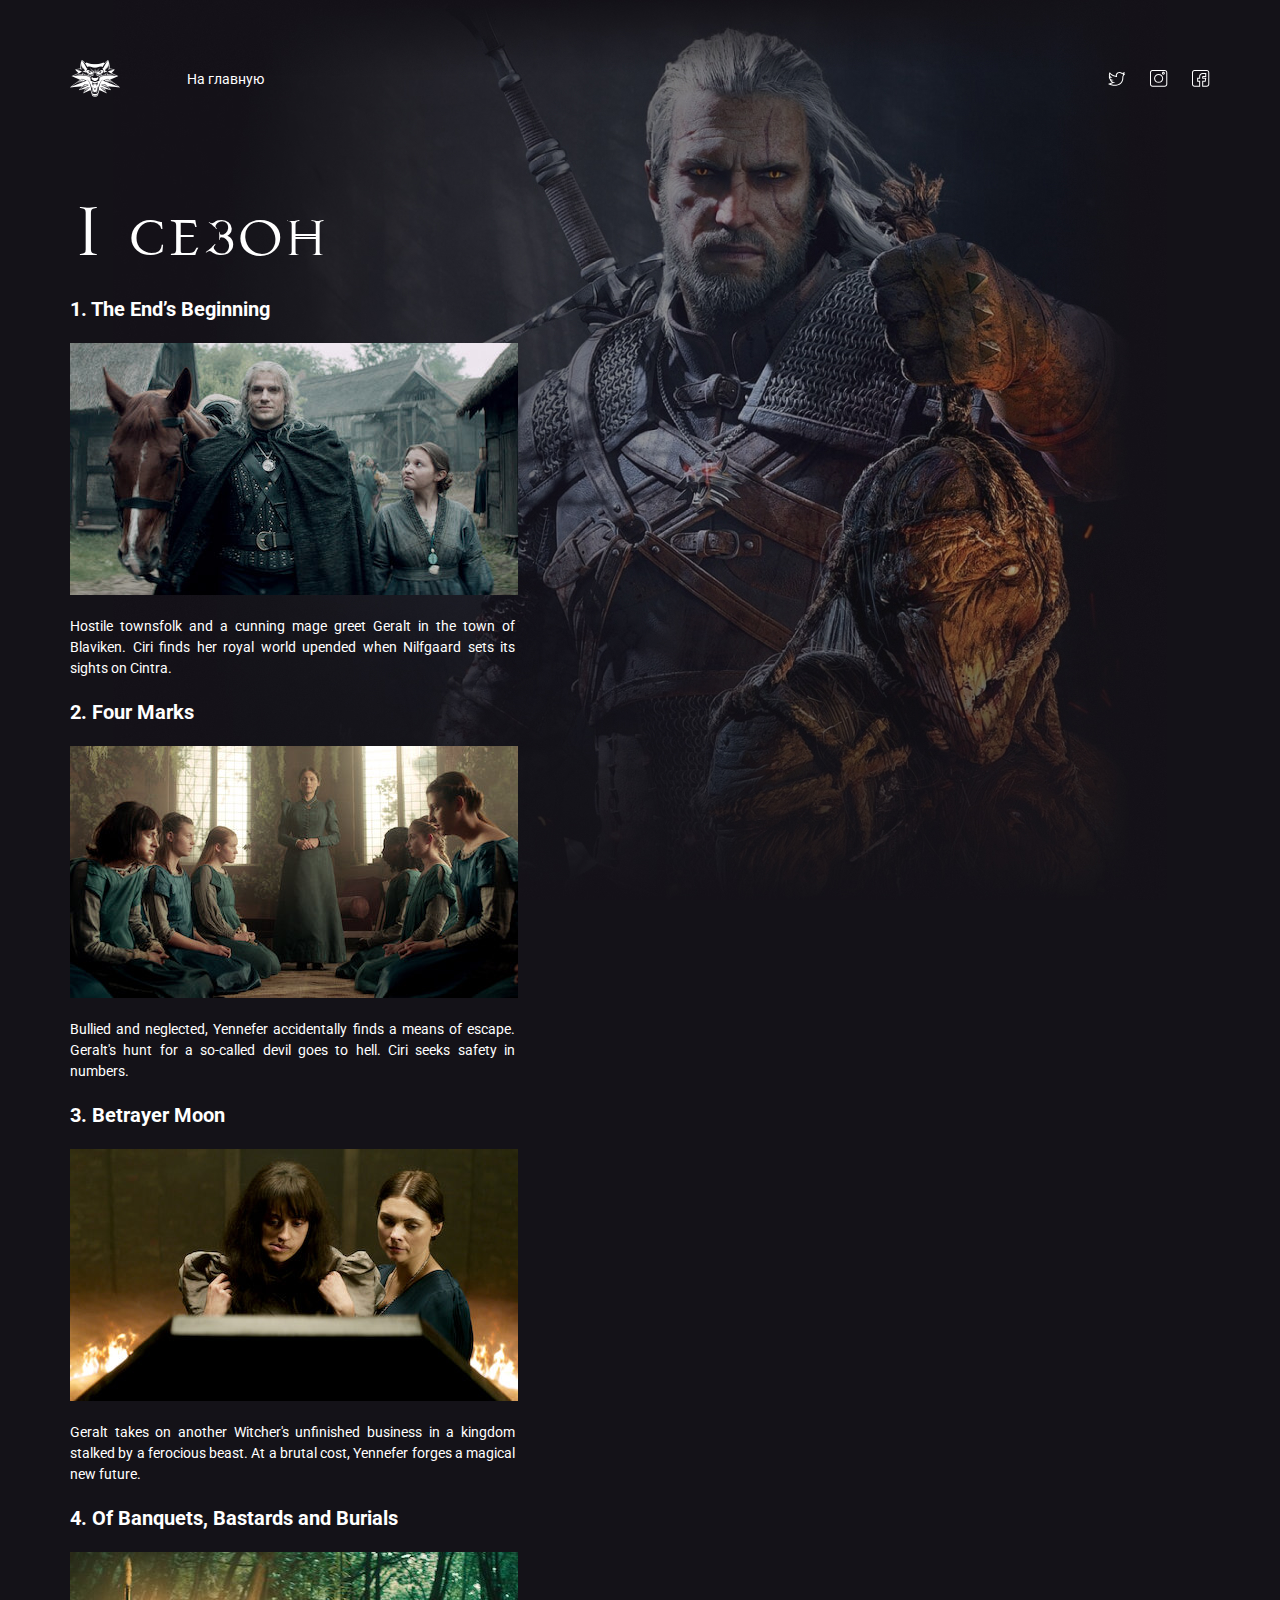
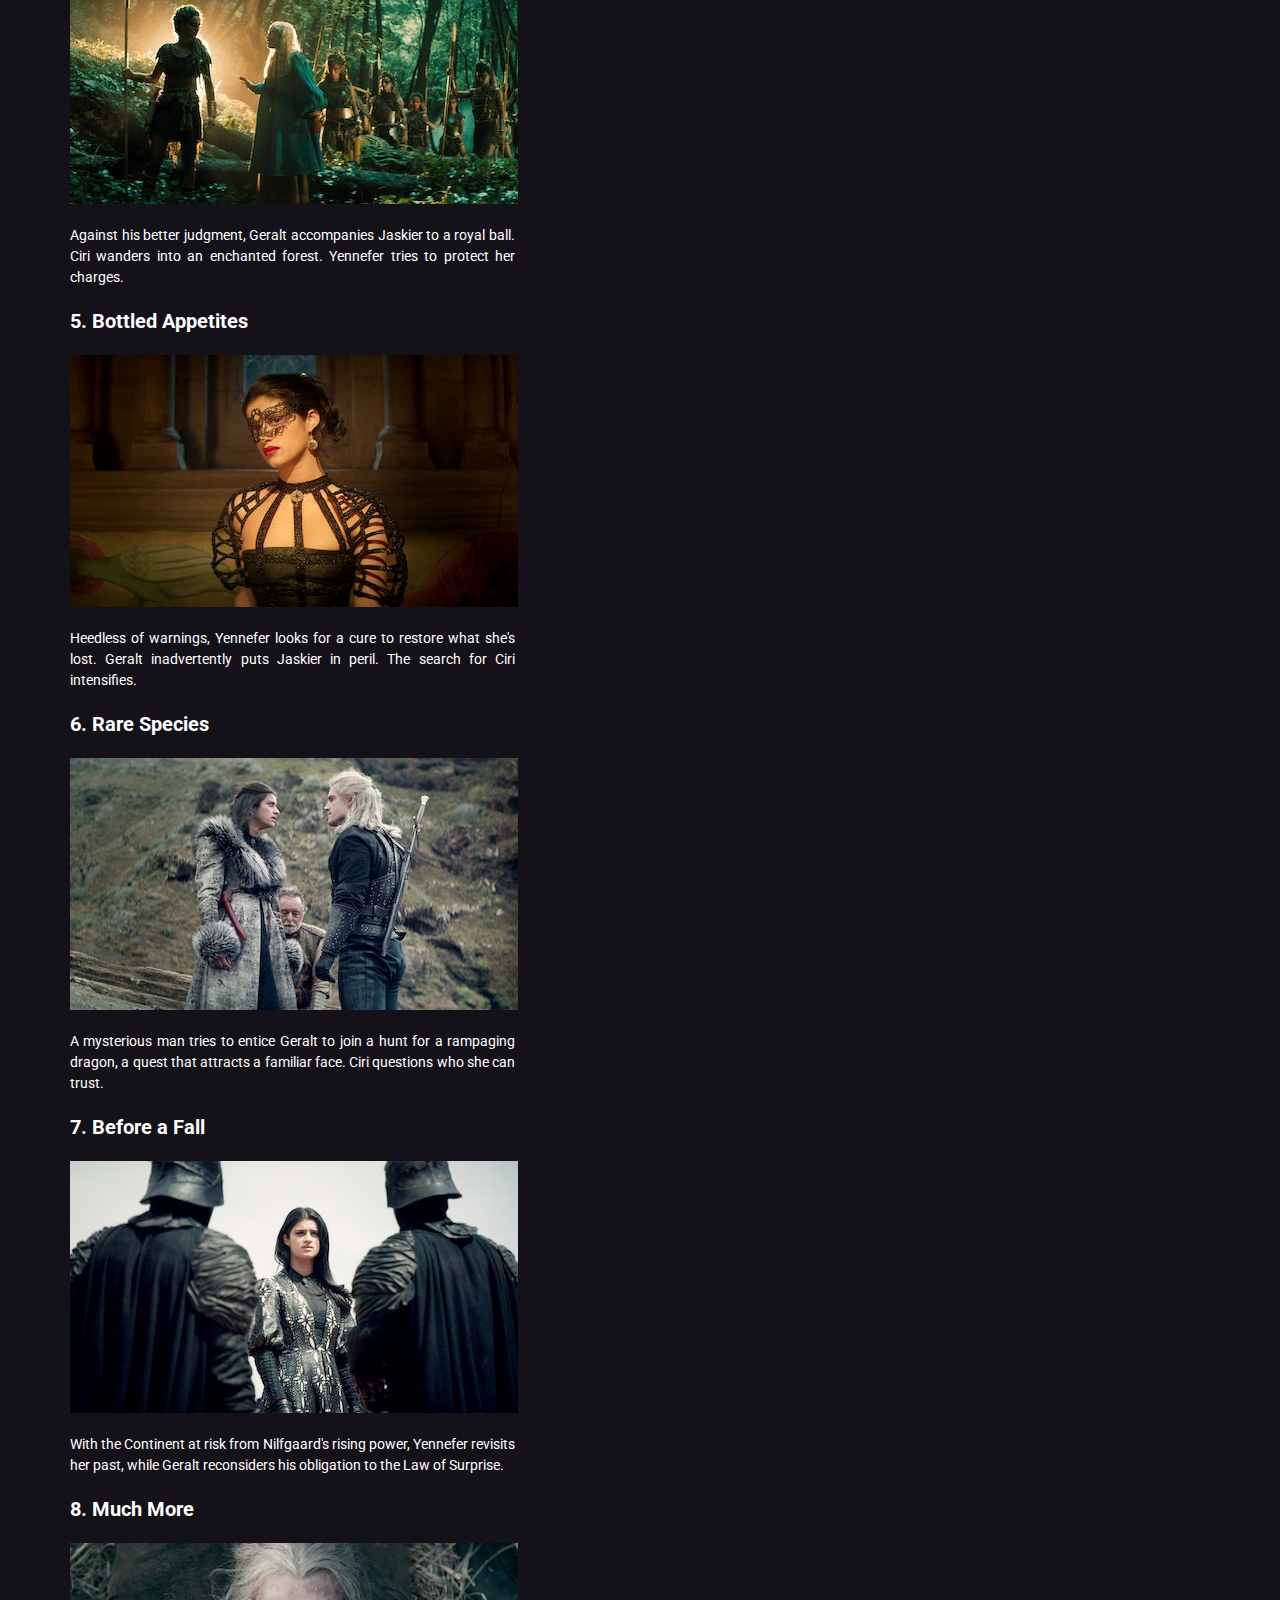
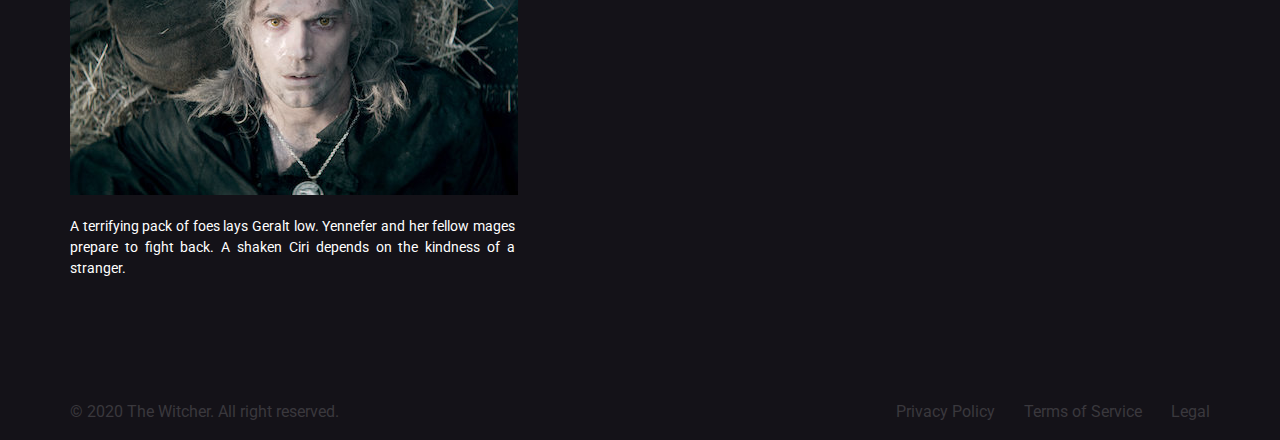
==== about.html @ f0f33e69 "Add all urls and add discription" ====
<!DOCTYPE html>
<html lang="ru">
<head>
  <meta charset="UTF-8">
  <meta name="viewport" content="width=device-width, initial-scale=1.0">
  <meta http-equiv="X-UA-Compatible" content="ie=edge">
  <title>Ведьмак | The Witcher</title>
  <link href="https://fonts.googleapis.com/css?family=Roboto:400,700&display=swap&subset=cyrillic" rel="stylesheet">
  <link rel="stylesheet" href="css/reset.css">
  <link rel="stylesheet" href="css/swiper.min.css">
  <link rel="stylesheet" href="css/jquery.fancybox.min.css">
  <link rel="stylesheet" href="css/style.css">
  <link rel="stylesheet" href="css/animate.css">
</head>
<body>

  <header>
    <div class="container">
      <div class="header">
        <img src="img/logo.png" alt="логотип Ведьмак" class="logo">
        <nav class="menu-list">
          <a href="index.html" class="menu-link">На главную</a>
        </nav>
  
        <div class="social">
          <a href="https://twitter.com/witchernetflix" class="social-link"><img src="img\social\twitter.svg" alt="twitter"></a>
          <a href="https://www.instagram.com/witchernetflix/" class="social-link"><img src="img\social\instagram.svg" alt="instagram"></a>
          <a href="https://www.facebook.com/witchernetflix/" class="social-link"><img src="img\social\facebook.svg" alt="facebook"></a>
        </div>
        <!-- /.social -->
      </div>
      <!-- /.header -->
      <div class="menu-button"></div>
    </div>
    <!-- /.container -->
  </header>

  <main>
    <div class="container">
      <div class="main-content">
        <div class="series-content">
          <span class="season-title animated fadeInRight">1 сезон</span>
          <p class="series-description1 animated fadeInRight">
            <span class="series-header"><br/>1. The End’s Beginning<br/></span>
            <br/><img src="img/series/series1.jpg" alt="series1"><br/>
            <br/>Hostile townsfolk and a cunning mage greet Geralt in the town of Blaviken. Ciri finds her royal world upended when Nilfgaard sets its sights on Cintra. <br/>
          </p>
          <p class="series-description2 animated fadeInRight">
            <span class="series-header"><br/>2. Four Marks<br/></span>
            <br/><img src="img/series/series2.jpg" alt="series2"><br/>
            <br/>Bullied and neglected, Yennefer accidentally finds a means of escape. Geralt's hunt for a so-called devil goes to hell. Ciri seeks safety in numbers.<br/>
          </p>
          <p class="series-description3 animated fadeInRight">
            <span class="series-header"><br/>3. Betrayer Moon<br/></span>
            <br/><img src="img/series/series3.jpg" alt="series3"><br/>
            <br/>Geralt takes on another Witcher's unfinished business in a kingdom stalked by a ferocious beast. At a brutal cost, Yennefer forges a magical new future.<br/>
          </p>
          <p class="series-description4 animated fadeInRight">
            <span class="series-header"><br/>4. Of Banquets, Bastards and Burials<br/></span>
            <br/><img src="img/series/series4.jpg" alt="series4"><br/>
            <br/>Against his better judgment, Geralt accompanies Jaskier to a royal ball. Ciri wanders into an enchanted forest. Yennefer tries to protect her charges.<br/>
          </p>
          <p class="series-description5 animated fadeInRight">
            <span class="series-header"><br/>5. Bottled Appetites<br/></span>
            <br/><img src="img/series/series5.jpg" alt="series5"><br/>
            <br/>Heedless of warnings, Yennefer looks for a cure to restore what she's lost. Geralt inadvertently puts Jaskier in peril. The search for Ciri intensifies.<br/>
          </p>
          <p class="series-description6 animated fadeInRight">
            <span class="series-header"><br/>6. Rare Species<br/></span>
            <br/><img src="img/series/series6.jpg" alt="series6"><br/>
            <br/>A mysterious man tries to entice Geralt to join a hunt for a rampaging dragon, a quest that attracts a familiar face. Ciri questions who she can trust.<br/>
          </p>
          <p class="series-description7 animated fadeInRight">
            <span class="series-header"><br/>7. Before a Fall<br/></span>
            <br/><img src="img/series/series7.jpg" alt="series7"><br/>
            <br/>With the Continent at risk from Nilfgaard's rising power, Yennefer revisits her past, while Geralt reconsiders his obligation to the Law of Surprise.<br/>
          </p>
          <p class="series-description8 animated fadeInRight">
            <span class="series-header"><br/>8. Much More<br/></span>
            <br/><img src="img/series/series8.jpg" alt="series8"><br/>
            <br/>A terrifying pack of foes lays Geralt low. Yennefer and her fellow mages prepare to fight back. A shaken Ciri depends on the kindness of a stranger.<br/>
          </p>
        </div>
        <!-- /.content -->
      </div>
      <!-- /.main-content -->
    </div>
    <!-- /.container -->
  </main>

  <footer class="footer">
    <div class="container">
      <div class="footer-content">
        <div class="left">
          <span class="copyright">© 2020 The Witcher. All right reserved.</span>
        </div>
        <!-- /.left -->
        <div class="right">
          <nav class="footer-menu">
            <a href="https://help.netflix.com/legal/privacy" class="footer-link">Privacy Policy</a>
            <a href="https://help.netflix.com/legal/termsofuse" class="footer-link">Terms of Service</a>
            <a href="https://help.netflix.com/legal/notices" class="footer-link">Legal</a>
          </nav>
        </div>
        <!-- /.right -->
      </div>
      <!-- /.footer-content -->
    </div>
    <!-- /.container -->
  </footer>

</body>
---- css/style.css ----
@font-face {
  font-family: 'MasonChronicles';
  src: url('../fonts/MasonChronicles.woff') format('woff'),
       url('../fonts/MasonChronicles.woff2') format('woff2');
  font-weight: normal;
  font-style: normal;
}

body{
  background-color: #141218;
  font-family: 'Roboto', sans-serif;
  font-style: normal;
  font-weight: normal;
  color: #FFFFFF;
  min-height: 100vh;
  display: flex;
  flex-direction: column;
  justify-content: space-between;
  background-image: url('../img/background.jpg');
  background-repeat:  no-repeat;
  background-position:  top, right 20%;
  background-attachment: fixed;
}

.container{
  width: 95%;
  max-width: 1140px;
  margin:  auto;
}

.header{
  display: flex;
  align-items: center;
  justify-content: space-between;
  padding-top: 60px;
  margin-bottom:  90px;
  position: sticky;
}

.menu-list{
  margin-right: auto;
  margin-left: 67px;
}

.menu-link{
  font-size: 14px;
  line-height: 16px;
  color: #FFFFFF;
  text-decoration: none;
  margin-right: 24px;
}

.social-link{
  margin-left: 20px;
  text-decoration: none;
}

.genre{
  font-size: 14px;
  line-height: 16px;
  margin-bottom: 16px;
  display: block;
  animation-delay: 0.1s;
}

.rating{
  display: flex;
  align-items: center;
  margin-bottom: 10px;
  animation-delay: 0.3s;
}

.rating-number{
  font-size: 12px;
  line-height: 14px;
  margin-left: 9px;
}

.main-title{
  font-family: 'MasonChronicles', serif;
  font-size: 76px;
  line-height: 89px;
  margin-bottom: 10px;
  animation-delay: 0.5s;
}

.main-description{
  max-width: 458px;
  font-size: 14px;
  line-height: 150%;
  margin-bottom: 40px;
  animation-delay: 0.7s;
}

.series-content{
  max-width: 458px;
  font-size: 14px;
  line-height: 150%;
  text-align: justify;
  max-width: 445px;
}

.season-title{
  font-family: 'MasonChronicles', serif;
  font-size: 76px;
  line-height: 89px;
  margin-bottom: 10px;
}

.series-header{
  font-weight: bold;
  font-size: 20px;
}

.series-description1{
  animation-delay: 0.3s;
}

.series-description2{
  animation-delay: 0.4s;
}

.series-description3{
  animation-delay: 0.5s;
}

.series-description4{
  animation-delay: 0.6s;
}

.series-description5{
  animation-delay: 0.7s;
}

.series-description6{
  animation-delay: 0.8s;
}

.series-description7{
  animation-delay: 0.9s;
}

.series-description8{
  animation-delay: 1.0s;
}

.button{
  display: inline-block;
  background-color: #9E2929;
  border-radius: 8px;
  color:#FFFFFF;
  border: none;
  padding: 22px 72px;
  text-decoration: none;
  animation-delay: 1s;
}

.button:active{
  color: FFFFFF;
}

.play{
  display: flex;
  background-color: #932929;
  width: 100px;
  height: 100px;
  border-radius: 50%;
  border: none;
  margin: auto;
  position: relative;
  align-items: center;
  justify-content: center;
}

.play-img{
  position: relative;
  transform: translateX(5px);
}

.play:before{
  content: '';
  width: 132px;
  height: 132px;
  background: #9D2929; 
  opacity: 0.5;
  position: absolute;
  border-radius: 50%;
  left: -16px;
  top: -16px;
  animation: pulse 0.5s ease-in-out 2s infinite;
}

.main-content{
  display: flex;
  align-items: center;
  margin-bottom: 85px;
}

/* slider */

.series{
  display: flex;
  align-items: center;
  margin-bottom: 60px;
  position: relative;
  max-width: 630px;
}

.card{
  width: 164px;
  height: 113px;
  border-radius: 8px; 
  display: flex;
  flex-direction: column;
  justify-content: flex-end;
  padding: 13px;
  margin-right: 30px;
}

.card-subtitle{
  font-size: 10px;
  line-height: 12px;
  margin-bottom: 2px; 
}

.card-title{
  font-weight: bold;
  font-size: 14px;
  line-height: 16px;
}

.series-1{
  background: linear-gradient(180deg, rgba(20, 18, 24, 0.5) 0%, #2D2D2D 100%), url("../img/series/series1.jpg");
  
  background-repeat: no-repeat;
  background-size: cover;
  background-position: center;
}

.series-2{
  background: linear-gradient(180deg, rgba(20, 18, 24, 0.5) 0%, #2D2D2D 100%), url("../img/series/series2.jpg");

  background-repeat: no-repeat;
  background-size: cover;
  background-position: center;
}

.series-3{
  background: linear-gradient(180deg, rgba(20, 18, 24, 0.5) 0%, #2D2D2D 100%), url("../img/series/series3.jpg");
  
  background-repeat: no-repeat;
  background-size: cover;
  background-position: center;
}

.series-4{
  background: linear-gradient(180deg, rgba(20, 18, 24, 0.5) 0%, #2D2D2D 100%), url("../img/series/series4.jpg");

  background-repeat: no-repeat;
  background-size: cover;
  background-position: center;
}

.series-5{
  background: linear-gradient(180deg, rgba(20, 18, 24, 0.5) 0%, #2D2D2D 100%), url("../img/series/series5.jpg");
  
  background-repeat: no-repeat;
  background-size: cover;
  background-position: center;
}

.series-6{
  background: linear-gradient(180deg, rgba(20, 18, 24, 0.5) 0%, #2D2D2D 100%), url("../img/series/series6.jpg");

  background-repeat: no-repeat;
  background-size: cover;
  background-position: center;
}

.series-7{
  background: linear-gradient(180deg, rgba(20, 18, 24, 0.5) 0%, #2D2D2D 100%), url("../img/series/series7.jpg");
  
  background-repeat: no-repeat;
  background-size: cover;
  background-position: center;
}

.series-8{
  background: linear-gradient(180deg, rgba(20, 18, 24, 0.5) 0%, #2D2D2D 100%), url("../img/series/series8.jpg");

  background-repeat: no-repeat;
  background-size: cover;
  background-position: center;
}

.arrow{
  width: 32px;
  height: 23px;
  border: none;
  background-image: url("../img/arrow.svg");
  background-repeat: no-repeat;
  background-position: center;
  background-color: transparent;
  position: absolute;
  top: 50%;
  right: -35px;
}

.swiper-container{
  max-width: 630px;
  margin-left: 0px;
}

/* footer */
.footer{
  background-color:#141218;
  padding: 20px 0;
  margin-top: 20px;
}

.footer-content{
  display: flex;
  align-items: center;
  justify-content: space-between;
}

.footer-link{
  text-decoration: none;
  color: #3a383d;
  margin-left: 25px;
}

.copyright{
  color: #3a383d;
}

/* Responsive*/
@media (max-width: 760px){
  .play{
    display: none;
  }

  .footer-content{
    flex-direction: column;
    align-items: flex-start;
  }

  .copyright{
    display: block;
    margin-bottom: 8px;
  }

  .footer-link:first-child{
    margin-left: 0px;
  }

}

.menu-button{
  display: none;
}

@media (max-width: 540px){
  .menu-button{
    display: block;
    position: absolute;
    right: 35px;
    top: 40px;
    width: 30px;
    height: 2px;
    background-color: #FFFFFF;
    border: none;
    cursor: pointer;
  }

  .menu-button:before{
    content: '';
    display: block;
    position: absolute;
    width: 30px;
    height: 2px;
    left: 0px;
    top: 0px;
    background-color: #FFFFFF;
    margin-top: -7px;
    transition: transform 0.2s;
  }

  .menu-button:after{
    content: '';
    display: block;
    position: absolute;
    width: 30px;
    height: 2px;
    left: 0px;
    top: 0px;
    background-color: #FFFFFF;
    margin-top: 7px;
    transition: transform 0.2s;
  }

  .menu-button-active{
    height: 0px;
  }

  .menu-button-active:before{
    transform: rotate(45deg);
    margin-top: 0px;
    z-index: 2;
  }

  .menu-button-active::after{
    transform: rotate(-45deg);
    margin-top: 0px;
    z-index: 2;
  }

  .header{
    display: none;
    flex-direction: column;
    position: absolute;
    right: 0px;
    top: 0px;
    background-color: #9d2929;
    width: 250px;
    padding-bottom: 20px;
    z-index: 1;
  }

  .header-active{
    display: flex;
  }

  .logo{
    margin-bottom: 25px;
  }

  .menu-list{
    margin: auto;
    order: 2;
    display: flex;
    flex-direction: column;
    align-items: center;
  }

  .menu-link{
    margin-right: 0px;
    margin-bottom: 17px;
  }

  .social{
    order: 1;
    margin-bottom: 22px;
  }

  .social-link:first-child{
    margin-left: 0px;
  }

  .swiper-container{
    width: 80%;
  }

  .main-content{
    margin-top: 196px;
  }

  .main-title{
    font-size: 56px;
  }

  .series{
    width: 80%;
  }
}
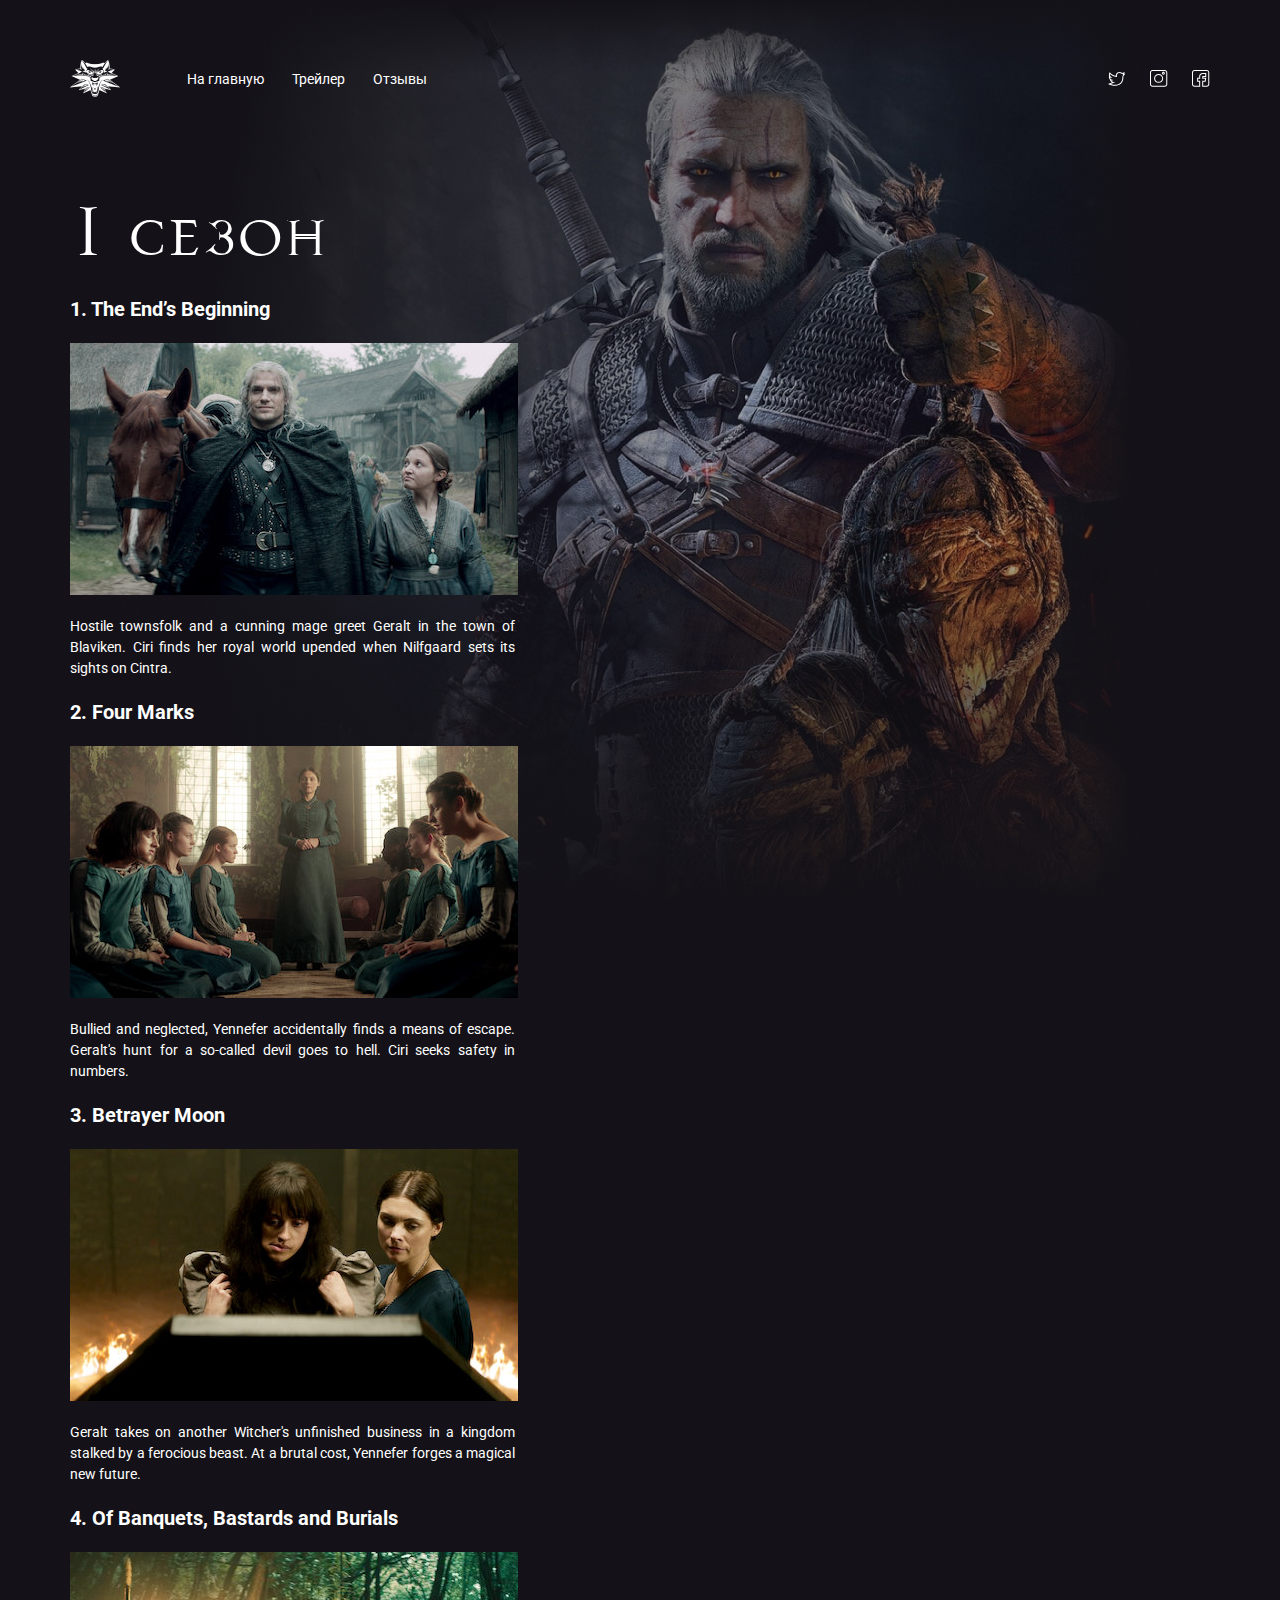
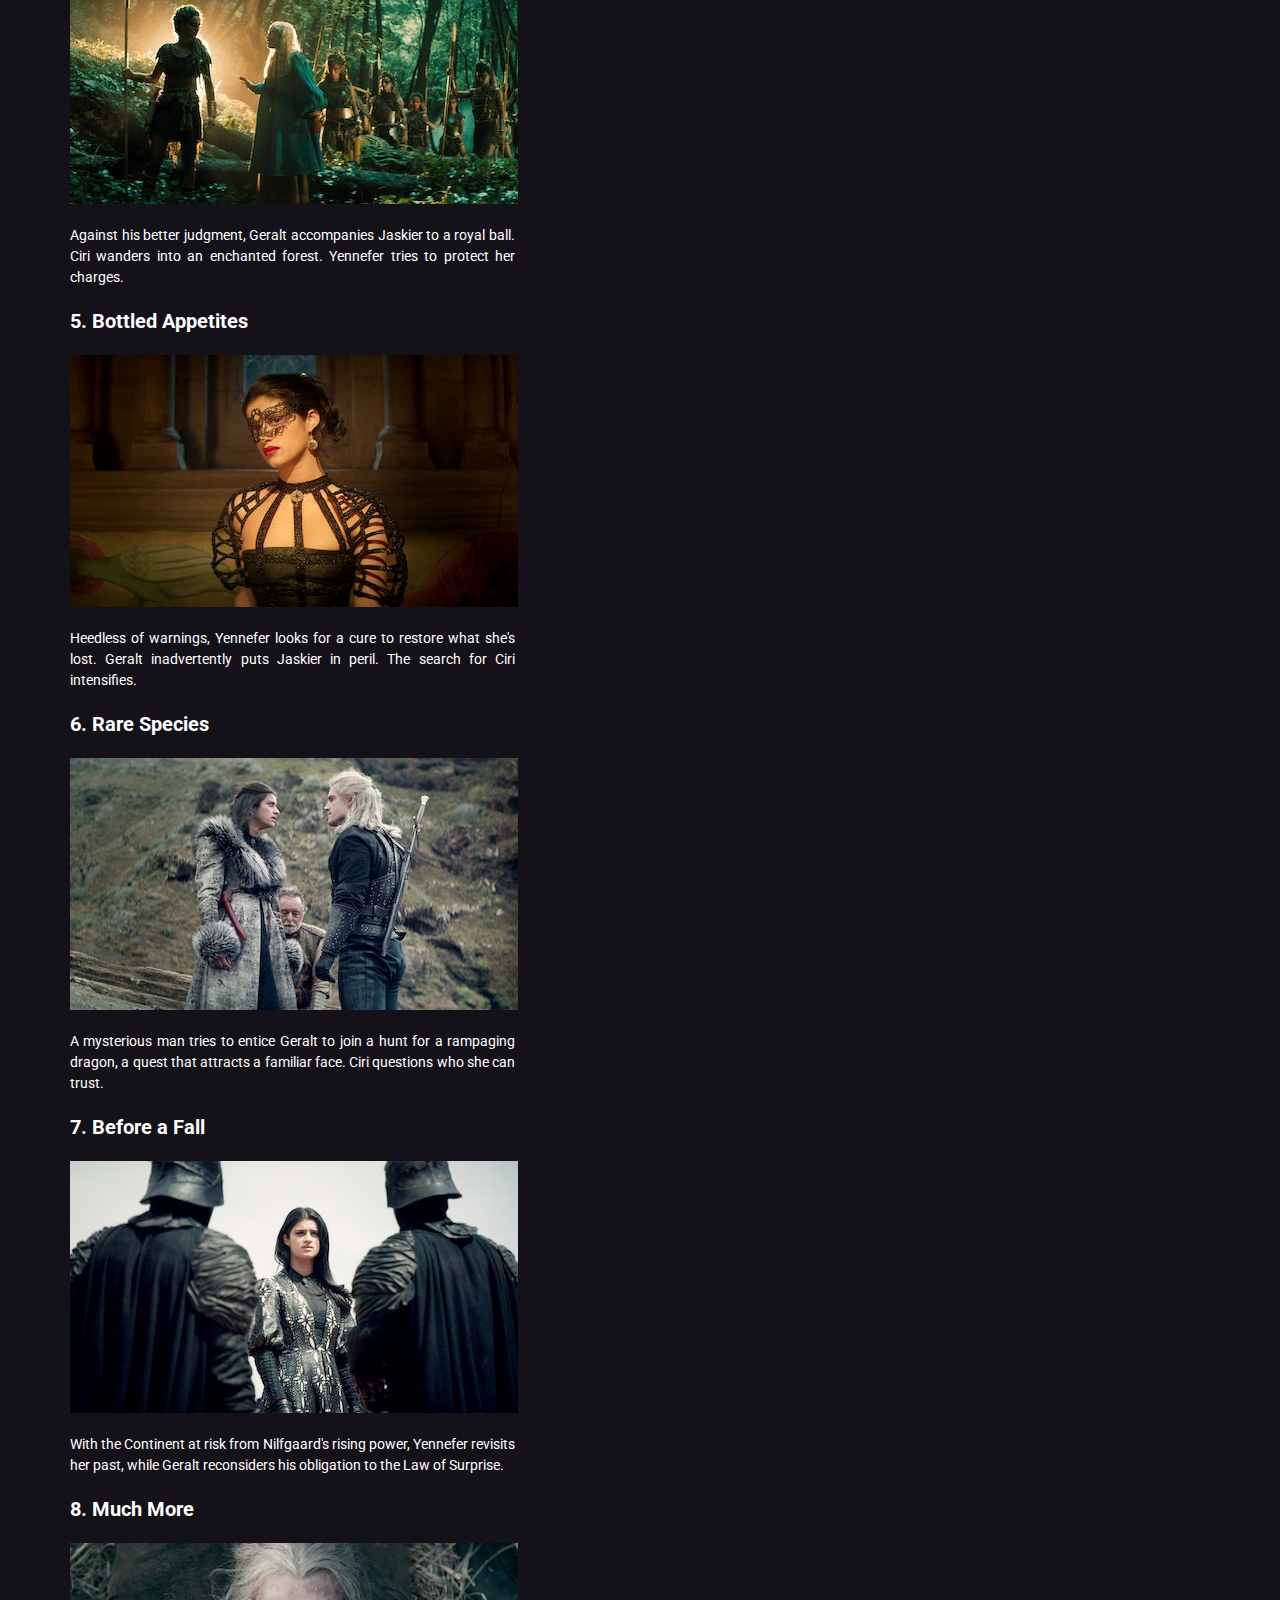
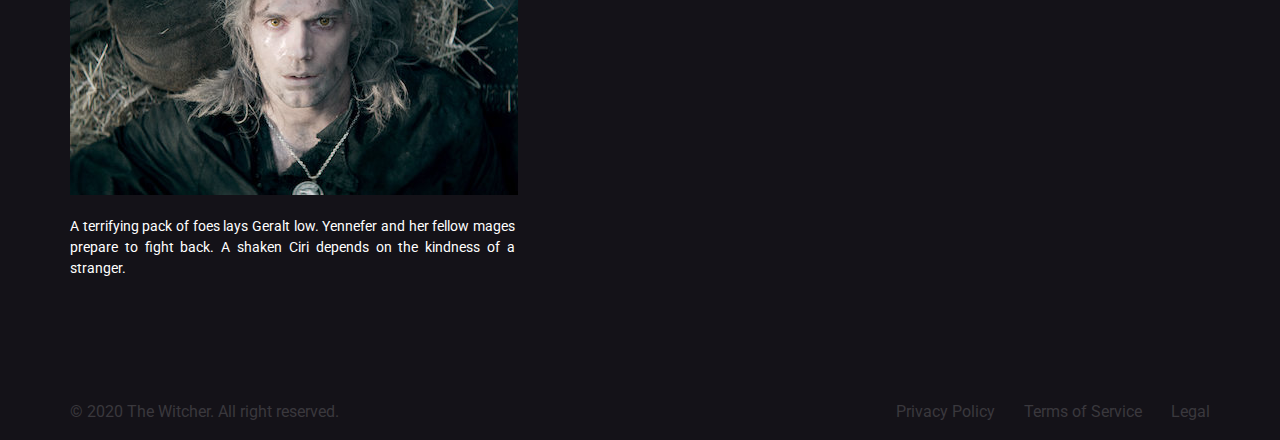
==== commit ccecf76f: "Add menu for about.html and sound" ====
--- a/about.html
+++ b/about.html
@@ -2,7 +2,7 @@
 <html lang="ru">
 <head>
   <meta charset="UTF-8">
-  <meta name="viewport" content="width=device-width, initial-scale=1.0">
+  <meta name="viewport" content="width=device-width, initial-scale=1.0, maximum-scale=1.0, user-scalable=no">
   <meta http-equiv="X-UA-Compatible" content="ie=edge">
   <title>Ведьмак | The Witcher</title>
   <link href="https://fonts.googleapis.com/css?family=Roboto:400,700&display=swap&subset=cyrillic" rel="stylesheet">
@@ -14,99 +14,103 @@
 </head>
 <body>
 
-  <header>
-    <div class="container">
-      <div class="header">
-        <img src="img/logo.png" alt="логотип Ведьмак" class="logo">
-        <nav class="menu-list">
-          <a href="index.html" class="menu-link">На главную</a>
+<header>
+  <div class="container">
+    <div class="header">
+      <img src="img/logo.png" alt="логотип Ведьмак" class="logo">
+      <nav class="menu-list">
+        <a href="index.html" class="menu-link">На главную</a>
+        <a data-fancybox href="https://youtu.be/ndl1W4ltcmg" class="menu-link">Трейлер</a>
+        <a href="https://www.kinopoisk.ru/film/1044004/reviews/" class="menu-link">Отзывы</a>
+      </nav>
+
+      <div class="social">
+        <a href="https://twitter.com/witchernetflix" class="social-link"><img src="img\social\twitter.svg" alt="twitter"></a>
+        <a href="https://www.instagram.com/witchernetflix/" class="social-link"><img src="img\social\instagram.svg" alt="instagram"></a>
+        <a href="https://www.facebook.com/witchernetflix/" class="social-link"><img src="img\social\facebook.svg" alt="facebook"></a>
+      </div>
+      <!-- /.social -->
+    </div>
+    <!-- /.header -->
+    <div class="menu-button"></div>
+  </div>
+  <!-- /.container -->
+</header>
+
+<main>
+  <div class="container">
+    <div class="main-content">
+      <div class="series-content">
+        <span class="season-title animated fadeInRight">1 сезон</span>
+        <p class="series-description1 animated fadeInRight">
+          <span class="series-header"><br/>1. The End’s Beginning<br/></span>
+          <br/><img src="img/series/series1.jpg" alt="series1" class="series-scr"><br/>
+          <br/>Hostile townsfolk and a cunning mage greet Geralt in the town of Blaviken. Ciri finds her royal world upended when Nilfgaard sets its sights on Cintra. <br/>
+        </p>
+        <p class="series-description2 animated fadeInRight">
+          <span class="series-header"><br/>2. Four Marks<br/></span>
+          <br/><img src="img/series/series2.jpg" alt="series2" class="series-scr"><br/>
+          <br/>Bullied and neglected, Yennefer accidentally finds a means of escape. Geralt's hunt for a so-called devil goes to hell. Ciri seeks safety in numbers.<br/>
+        </p>
+        <p class="series-description3 animated fadeInRight">
+          <span class="series-header"><br/>3. Betrayer Moon<br/></span>
+          <br/><img src="img/series/series3.jpg" alt="series3" class="series-scr"><br/>
+          <br/>Geralt takes on another Witcher's unfinished business in a kingdom stalked by a ferocious beast. At a brutal cost, Yennefer forges a magical new future.<br/>
+        </p>
+        <p class="series-description4 animated fadeInRight">
+          <span class="series-header"><br/>4. Of Banquets, Bastards and Burials<br/></span>
+          <br/><img src="img/series/series4.jpg" alt="series4" class="series-scr"><br/>
+          <br/>Against his better judgment, Geralt accompanies Jaskier to a royal ball. Ciri wanders into an enchanted forest. Yennefer tries to protect her charges.<br/>
+        </p>
+        <p class="series-description5 animated fadeInRight">
+          <span class="series-header"><br/>5. Bottled Appetites<br/></span>
+          <br/><img src="img/series/series5.jpg" alt="series5" class="series-scr"><br/>
+          <br/>Heedless of warnings, Yennefer looks for a cure to restore what she's lost. Geralt inadvertently puts Jaskier in peril. The search for Ciri intensifies.<br/>
+        </p>
+        <p class="series-description6 animated fadeInRight">
+          <span class="series-header"><br/>6. Rare Species<br/></span>
+          <br/><img src="img/series/series6.jpg" alt="series6" class="series-scr"><br/>
+          <br/>A mysterious man tries to entice Geralt to join a hunt for a rampaging dragon, a quest that attracts a familiar face. Ciri questions who she can trust.<br/>
+        </p>
+        <p class="series-description7 animated fadeInRight">
+          <span class="series-header"><br/>7. Before a Fall<br/></span>
+          <br/><img src="img/series/series7.jpg" alt="series7" class="series-scr"><br/>
+          <br/>With the Continent at risk from Nilfgaard's rising power, Yennefer revisits her past, while Geralt reconsiders his obligation to the Law of Surprise.<br/>
+        </p>
+        <p class="series-description8 animated fadeInRight">
+          <span class="series-header"><br/>8. Much More<br/></span>
+          <br/><img src="img/series/series8.jpg" alt="series8" class="series-scr"><br/>
+          <br/>A terrifying pack of foes lays Geralt low. Yennefer and her fellow mages prepare to fight back. A shaken Ciri depends on the kindness of a stranger.<br/>
+        </p>
+      </div>
+      <!-- /.content -->
+    </div>
+    <!-- /.main-content -->
+  </div>
+  <!-- /.container -->
+</main>
+
+<footer class="footer">
+  <div class="container">
+    <div class="footer-content">
+      <div class="left">
+        <span class="copyright">© 2020 The Witcher. All right reserved.</span>
+      </div>
+      <!-- /.left -->
+      <div class="right">
+        <nav class="footer-menu">
+          <a href="https://help.netflix.com/legal/privacy" class="footer-link">Privacy Policy</a>
+          <a href="https://help.netflix.com/legal/termsofuse" class="footer-link">Terms of Service</a>
+          <a href="https://help.netflix.com/legal/notices" class="footer-link">Legal</a>
         </nav>
-  
-        <div class="social">
-          <a href="https://twitter.com/witchernetflix" class="social-link"><img src="img\social\twitter.svg" alt="twitter"></a>
-          <a href="https://www.instagram.com/witchernetflix/" class="social-link"><img src="img\social\instagram.svg" alt="instagram"></a>
-          <a href="https://www.facebook.com/witchernetflix/" class="social-link"><img src="img\social\facebook.svg" alt="facebook"></a>
-        </div>
-        <!-- /.social -->
       </div>
-      <!-- /.header -->
-      <div class="menu-button"></div>
+      <!-- /.right -->
     </div>
-    <!-- /.container -->
-  </header>
+    <!-- /.footer-content -->
+  </div>
+  <!-- /.container -->
+</footer>
 
-  <main>
-    <div class="container">
-      <div class="main-content">
-        <div class="series-content">
-          <span class="season-title animated fadeInRight">1 сезон</span>
-          <p class="series-description1 animated fadeInRight">
-            <span class="series-header"><br/>1. The End’s Beginning<br/></span>
-            <br/><img src="img/series/series1.jpg" alt="series1"><br/>
-            <br/>Hostile townsfolk and a cunning mage greet Geralt in the town of Blaviken. Ciri finds her royal world upended when Nilfgaard sets its sights on Cintra. <br/>
-          </p>
-          <p class="series-description2 animated fadeInRight">
-            <span class="series-header"><br/>2. Four Marks<br/></span>
-            <br/><img src="img/series/series2.jpg" alt="series2"><br/>
-            <br/>Bullied and neglected, Yennefer accidentally finds a means of escape. Geralt's hunt for a so-called devil goes to hell. Ciri seeks safety in numbers.<br/>
-          </p>
-          <p class="series-description3 animated fadeInRight">
-            <span class="series-header"><br/>3. Betrayer Moon<br/></span>
-            <br/><img src="img/series/series3.jpg" alt="series3"><br/>
-            <br/>Geralt takes on another Witcher's unfinished business in a kingdom stalked by a ferocious beast. At a brutal cost, Yennefer forges a magical new future.<br/>
-          </p>
-          <p class="series-description4 animated fadeInRight">
-            <span class="series-header"><br/>4. Of Banquets, Bastards and Burials<br/></span>
-            <br/><img src="img/series/series4.jpg" alt="series4"><br/>
-            <br/>Against his better judgment, Geralt accompanies Jaskier to a royal ball. Ciri wanders into an enchanted forest. Yennefer tries to protect her charges.<br/>
-          </p>
-          <p class="series-description5 animated fadeInRight">
-            <span class="series-header"><br/>5. Bottled Appetites<br/></span>
-            <br/><img src="img/series/series5.jpg" alt="series5"><br/>
-            <br/>Heedless of warnings, Yennefer looks for a cure to restore what she's lost. Geralt inadvertently puts Jaskier in peril. The search for Ciri intensifies.<br/>
-          </p>
-          <p class="series-description6 animated fadeInRight">
-            <span class="series-header"><br/>6. Rare Species<br/></span>
-            <br/><img src="img/series/series6.jpg" alt="series6"><br/>
-            <br/>A mysterious man tries to entice Geralt to join a hunt for a rampaging dragon, a quest that attracts a familiar face. Ciri questions who she can trust.<br/>
-          </p>
-          <p class="series-description7 animated fadeInRight">
-            <span class="series-header"><br/>7. Before a Fall<br/></span>
-            <br/><img src="img/series/series7.jpg" alt="series7"><br/>
-            <br/>With the Continent at risk from Nilfgaard's rising power, Yennefer revisits her past, while Geralt reconsiders his obligation to the Law of Surprise.<br/>
-          </p>
-          <p class="series-description8 animated fadeInRight">
-            <span class="series-header"><br/>8. Much More<br/></span>
-            <br/><img src="img/series/series8.jpg" alt="series8"><br/>
-            <br/>A terrifying pack of foes lays Geralt low. Yennefer and her fellow mages prepare to fight back. A shaken Ciri depends on the kindness of a stranger.<br/>
-          </p>
-        </div>
-        <!-- /.content -->
-      </div>
-      <!-- /.main-content -->
-    </div>
-    <!-- /.container -->
-  </main>
-
-  <footer class="footer">
-    <div class="container">
-      <div class="footer-content">
-        <div class="left">
-          <span class="copyright">© 2020 The Witcher. All right reserved.</span>
-        </div>
-        <!-- /.left -->
-        <div class="right">
-          <nav class="footer-menu">
-            <a href="https://help.netflix.com/legal/privacy" class="footer-link">Privacy Policy</a>
-            <a href="https://help.netflix.com/legal/termsofuse" class="footer-link">Terms of Service</a>
-            <a href="https://help.netflix.com/legal/notices" class="footer-link">Legal</a>
-          </nav>
-        </div>
-        <!-- /.right -->
-      </div>
-      <!-- /.footer-content -->
-    </div>
-    <!-- /.container -->
-  </footer>
+  <script src="js/about.js"></script>
 
 </body>--- a/css/style.css
+++ b/css/style.css
@@ -19,7 +19,7 @@
   background-image: url('../img/background.jpg');
   background-repeat:  no-repeat;
   background-position:  top, right 20%;
-  background-attachment: fixed;
+  /*background-attachment: fixed;*/
 }
 
 .container{
@@ -472,4 +472,14 @@
   .series{
     width: 80%;
   }
+}
+
+@media (max-width: 360px){
+  .series-content{
+    max-width: 340px;
+  }
+
+  .series-scr{
+    width: 340px;
+  }
 }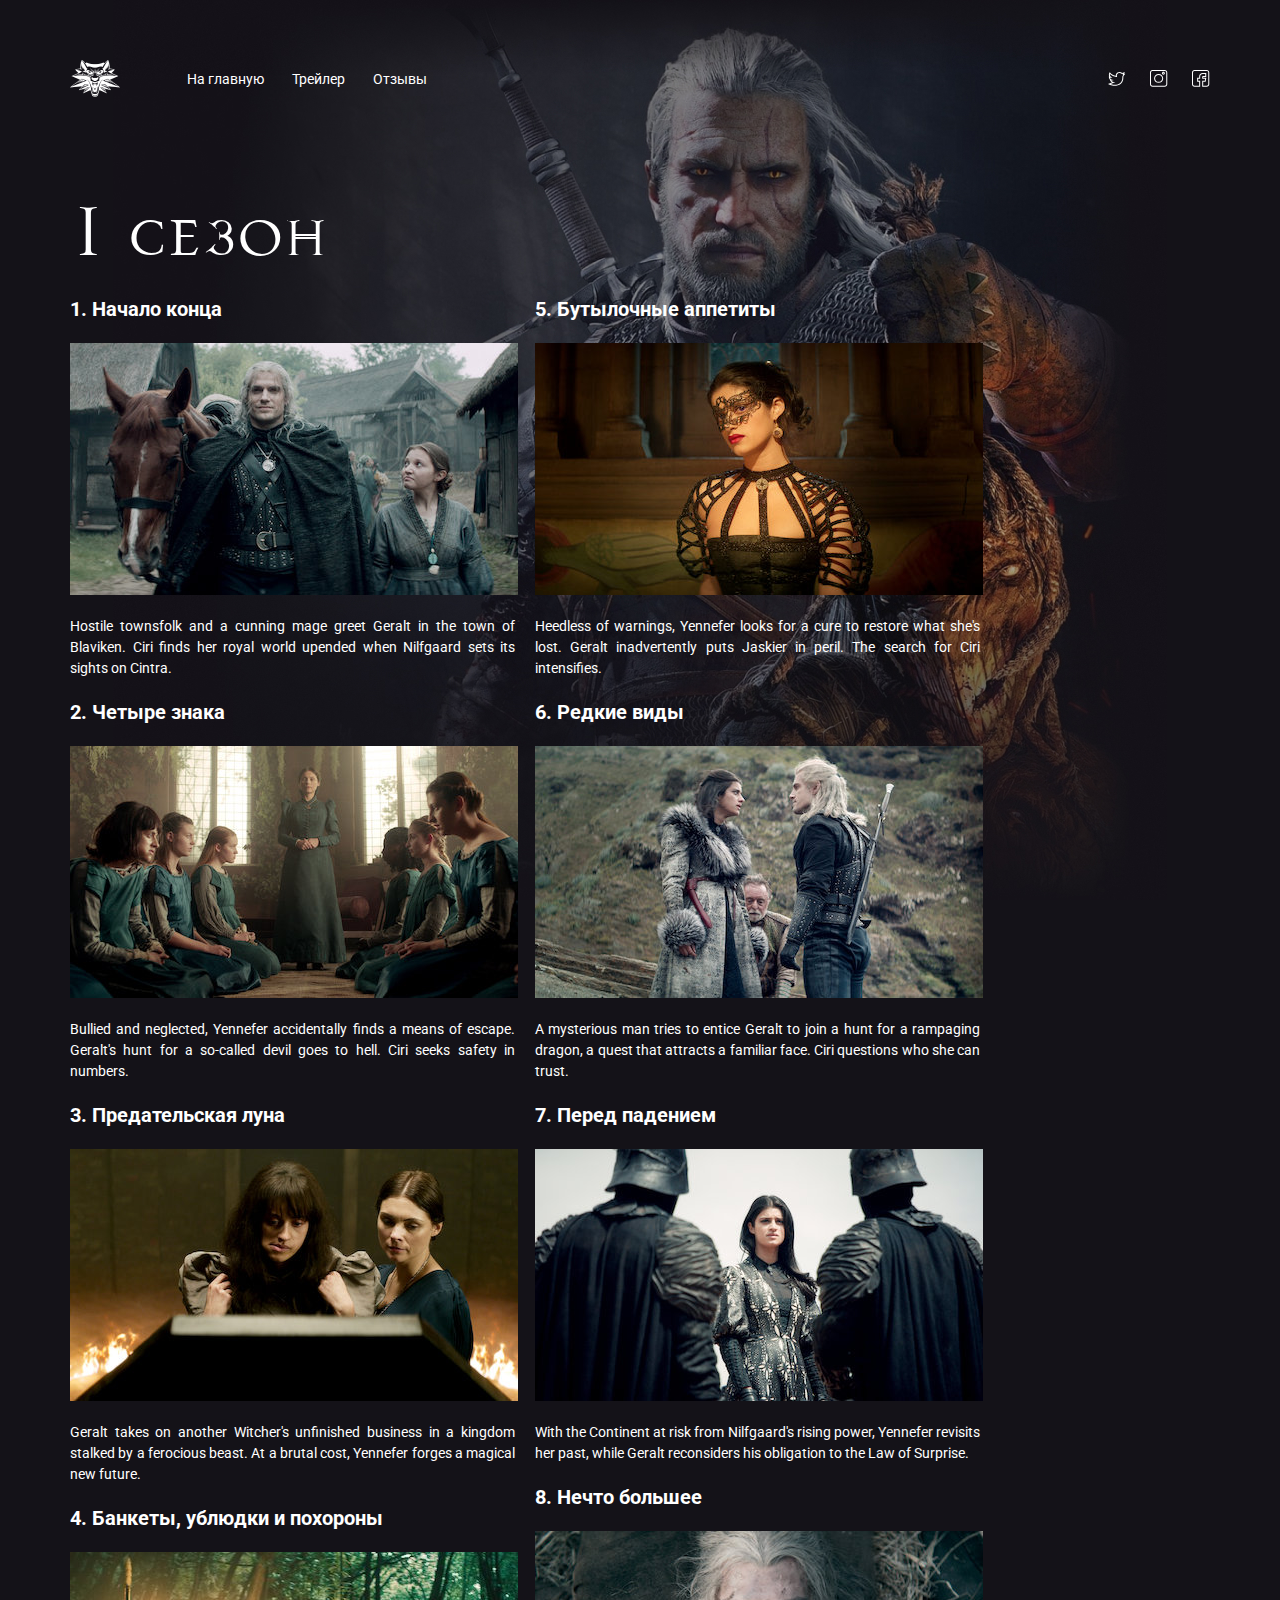
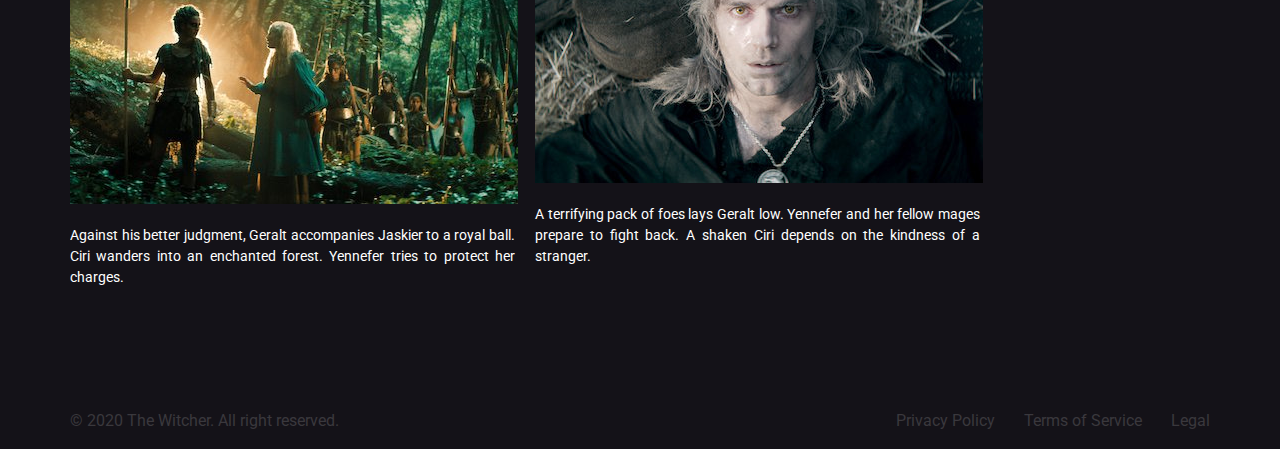
==== commit ed02f448: "Add table in description" ====
--- a/about.html
+++ b/about.html
@@ -41,47 +41,59 @@
   <div class="container">
     <div class="main-content">
       <div class="series-content">
-        <span class="season-title animated fadeInRight">1 сезон</span>
-        <p class="series-description1 animated fadeInRight">
-          <span class="series-header"><br/>1. The End’s Beginning<br/></span>
-          <br/><img src="img/series/series1.jpg" alt="series1" class="series-scr"><br/>
-          <br/>Hostile townsfolk and a cunning mage greet Geralt in the town of Blaviken. Ciri finds her royal world upended when Nilfgaard sets its sights on Cintra. <br/>
-        </p>
-        <p class="series-description2 animated fadeInRight">
-          <span class="series-header"><br/>2. Four Marks<br/></span>
-          <br/><img src="img/series/series2.jpg" alt="series2" class="series-scr"><br/>
-          <br/>Bullied and neglected, Yennefer accidentally finds a means of escape. Geralt's hunt for a so-called devil goes to hell. Ciri seeks safety in numbers.<br/>
-        </p>
-        <p class="series-description3 animated fadeInRight">
-          <span class="series-header"><br/>3. Betrayer Moon<br/></span>
-          <br/><img src="img/series/series3.jpg" alt="series3" class="series-scr"><br/>
-          <br/>Geralt takes on another Witcher's unfinished business in a kingdom stalked by a ferocious beast. At a brutal cost, Yennefer forges a magical new future.<br/>
-        </p>
-        <p class="series-description4 animated fadeInRight">
-          <span class="series-header"><br/>4. Of Banquets, Bastards and Burials<br/></span>
-          <br/><img src="img/series/series4.jpg" alt="series4" class="series-scr"><br/>
-          <br/>Against his better judgment, Geralt accompanies Jaskier to a royal ball. Ciri wanders into an enchanted forest. Yennefer tries to protect her charges.<br/>
-        </p>
-        <p class="series-description5 animated fadeInRight">
-          <span class="series-header"><br/>5. Bottled Appetites<br/></span>
-          <br/><img src="img/series/series5.jpg" alt="series5" class="series-scr"><br/>
-          <br/>Heedless of warnings, Yennefer looks for a cure to restore what she's lost. Geralt inadvertently puts Jaskier in peril. The search for Ciri intensifies.<br/>
-        </p>
-        <p class="series-description6 animated fadeInRight">
-          <span class="series-header"><br/>6. Rare Species<br/></span>
-          <br/><img src="img/series/series6.jpg" alt="series6" class="series-scr"><br/>
-          <br/>A mysterious man tries to entice Geralt to join a hunt for a rampaging dragon, a quest that attracts a familiar face. Ciri questions who she can trust.<br/>
-        </p>
-        <p class="series-description7 animated fadeInRight">
-          <span class="series-header"><br/>7. Before a Fall<br/></span>
-          <br/><img src="img/series/series7.jpg" alt="series7" class="series-scr"><br/>
-          <br/>With the Continent at risk from Nilfgaard's rising power, Yennefer revisits her past, while Geralt reconsiders his obligation to the Law of Surprise.<br/>
-        </p>
-        <p class="series-description8 animated fadeInRight">
-          <span class="series-header"><br/>8. Much More<br/></span>
-          <br/><img src="img/series/series8.jpg" alt="series8" class="series-scr"><br/>
-          <br/>A terrifying pack of foes lays Geralt low. Yennefer and her fellow mages prepare to fight back. A shaken Ciri depends on the kindness of a stranger.<br/>
-        </p>
+        <span class="season-title animated fadeInRight">1 сезон<br/></span>
+              <!-- левая колонка -->
+              <div class="left-col">
+                <p>
+                  <p class="series-description1 animated fadeInRight">
+                    <span class="series-header"><br/>1. Начало конца<br/></span>
+                    <br/><img src="img/series/series1.jpg" alt="series1" class="series-scr"><br/>
+                    <br/>Hostile townsfolk and a cunning mage greet Geralt in the town of Blaviken. Ciri finds her royal world upended when Nilfgaard sets its sights on Cintra. <br/>
+                  </p>
+                  <p class="series-description2 animated fadeInRight">
+                    <span class="series-header"><br/>2. Четыре знака<br/></span>
+                    <br/><img src="img/series/series2.jpg" alt="series2" class="series-scr"><br/>
+                    <br/>Bullied and neglected, Yennefer accidentally finds a means of escape. Geralt's hunt for a so-called devil goes to hell. Ciri seeks safety in numbers.<br/>
+                  </p>
+                  <p class="series-description3 animated fadeInRight">
+                    <span class="series-header"><br/>3. Предательская луна<br/></span>
+                    <br/><img src="img/series/series3.jpg" alt="series3" class="series-scr"><br/>
+                    <br/>Geralt takes on another Witcher's unfinished business in a kingdom stalked by a ferocious beast. At a brutal cost, Yennefer forges a magical new future.<br/>
+                  </p>
+                  <p class="series-description4 animated fadeInRight">
+                    <span class="series-header"><br/>4. Банкеты, ублюдки и похороны<br/></span>
+                    <br/><img src="img/series/series4.jpg" alt="series4" class="series-scr"><br/>
+                    <br/>Against his better judgment, Geralt accompanies Jaskier to a royal ball. Ciri wanders into an enchanted forest. Yennefer tries to protect her charges.<br/>
+                  </p>
+                </p>
+              </div>
+              <!-- правая колонка -->
+              <div class="right-col">
+                  <p>
+                    <p class="series-description5 animated fadeInRight">
+                      <span class="series-header"><br/>5. Бутылочные аппетиты<br/></span>
+                      <br/><img src="img/series/series5.jpg" alt="series5" class="series-scr"><br/>
+                      <br/>Heedless of warnings, Yennefer looks for a cure to restore what she's lost. Geralt inadvertently puts Jaskier in peril. The search for Ciri intensifies.<br/>
+                    </p>
+                    <p class="series-description6 animated fadeInRight">
+                      <span class="series-header"><br/>6. Редкие виды<br/></span>
+                      <br/><img src="img/series/series6.jpg" alt="series6" class="series-scr"><br/>
+                      <br/>A mysterious man tries to entice Geralt to join a hunt for a rampaging dragon, a quest that attracts a familiar face. Ciri questions who she can trust.<br/>
+                    </p>
+                    <p class="series-description7 animated fadeInRight">
+                      <span class="series-header"><br/>7. Перед падением<br/></span>
+                      <br/><img src="img/series/series7.jpg" alt="series7" class="series-scr"><br/>
+                      <br/>With the Continent at risk from Nilfgaard's rising power, Yennefer revisits her past, while Geralt reconsiders his obligation to the Law of Surprise.<br/>
+                    </p>
+                    <p class="series-description8 animated fadeInRight">
+                      <span class="series-header"><br/>8. Нечто большее<br/></span>
+                      <br/><img src="img/series/series8.jpg" alt="series8" class="series-scr"><br/>
+                      <br/>A terrifying pack of foes lays Geralt low. Yennefer and her fellow mages prepare to fight back. A shaken Ciri depends on the kindness of a stranger.<br/>
+                    </p>
+                  </p>
+              </div>
+              <!-- отмена float -->
+              <div class="clearfix"></div>
       </div>
       <!-- /.content -->
     </div>
--- a/css/style.css
+++ b/css/style.css
@@ -11,7 +11,7 @@
   font-family: 'Roboto', sans-serif;
   font-style: normal;
   font-weight: normal;
-  color: #FFFFFF;
+  color: #FFF;
   min-height: 100vh;
   display: flex;
   flex-direction: column;
@@ -25,7 +25,8 @@
 .container{
   width: 95%;
   max-width: 1140px;
-  margin:  auto;
+  margin: auto;
+  overflow: hidden;
 }
 
 .header{
@@ -45,7 +46,7 @@
 .menu-link{
   font-size: 14px;
   line-height: 16px;
-  color: #FFFFFF;
+  color: #FFF;
   text-decoration: none;
   margin-right: 24px;
 }
@@ -93,11 +94,28 @@
 }
 
 .series-content{
-  max-width: 458px;
   font-size: 14px;
   line-height: 150%;
   text-align: justify;
-  max-width: 445px;
+  max-width: 1440px;
+}
+
+.left-col,
+.right-col
+{
+    width: 50%;
+    min-width: 445px;
+    height: auto;
+    box-sizing: border-box;
+    float: left;
+}
+
+.left-col{
+    padding-right: 10px;
+}
+
+.right-col{
+    padding-left: 10px;
 }
 
 .season-title{
@@ -113,34 +131,42 @@
 }
 
 .series-description1{
+  max-width: 445px;
   animation-delay: 0.3s;
 }
 
 .series-description2{
+  max-width: 445px;
   animation-delay: 0.4s;
 }
 
 .series-description3{
+  max-width: 445px;
   animation-delay: 0.5s;
 }
 
 .series-description4{
+  max-width: 445px;
   animation-delay: 0.6s;
 }
 
 .series-description5{
+  max-width: 445px;
   animation-delay: 0.7s;
 }
 
 .series-description6{
+  max-width: 445px;
   animation-delay: 0.8s;
 }
 
 .series-description7{
+  max-width: 445px;
   animation-delay: 0.9s;
 }
 
 .series-description8{
+  max-width: 445px;
   animation-delay: 1.0s;
 }
 
@@ -148,7 +174,7 @@
   display: inline-block;
   background-color: #9E2929;
   border-radius: 8px;
-  color:#FFFFFF;
+  color:#FFF;
   border: none;
   padding: 22px 72px;
   text-decoration: none;
@@ -156,7 +182,7 @@
 }
 
 .button:active{
-  color: FFFFFF;
+  color: #FFF;
 }
 
 .play{
@@ -175,6 +201,11 @@
 .play-img{
   position: relative;
   transform: translateX(5px);
+}
+
+.pause-img{
+  position: relative;
+  transform: translateX(2px);
 }
 
 .play:before{
@@ -190,6 +221,14 @@
   animation: pulse 0.5s ease-in-out 2s infinite;
 }
 
+.img-display{
+  display: inline;
+}
+
+.img-nodisplay{
+  display: none;
+}
+
 .main-content{
   display: flex;
   align-items: center;
@@ -227,6 +266,11 @@
   font-weight: bold;
   font-size: 14px;
   line-height: 16px;
+}
+
+.series-link{
+  text-decoration: none;
+  color: #FFF;
 }
 
 .series-1{
@@ -358,6 +402,27 @@
 
 .menu-button{
   display: none;
+}
+
+@media (max-width: 700px){
+  .swiper-container{
+    width: 80%;
+  }
+
+  .series{
+    width: 80%;
+  }
+}
+
+@media (max-width: 950px){
+  .left-col,
+  .right-col
+  {
+      width: 100%;
+  }
+  .right-col{
+      padding-left: 0px;
+  }
 }
 
 @media (max-width: 540px){
@@ -368,7 +433,7 @@
     top: 40px;
     width: 30px;
     height: 2px;
-    background-color: #FFFFFF;
+    background-color: #FFF;
     border: none;
     cursor: pointer;
   }
@@ -381,7 +446,7 @@
     height: 2px;
     left: 0px;
     top: 0px;
-    background-color: #FFFFFF;
+    background-color: #FFF;
     margin-top: -7px;
     transition: transform 0.2s;
   }
@@ -394,7 +459,7 @@
     height: 2px;
     left: 0px;
     top: 0px;
-    background-color: #FFFFFF;
+    background-color: #FFF;
     margin-top: 7px;
     transition: transform 0.2s;
   }
@@ -457,10 +522,6 @@
     margin-left: 0px;
   }
 
-  .swiper-container{
-    width: 80%;
-  }
-
   .main-content{
     margin-top: 196px;
   }
@@ -468,10 +529,7 @@
   .main-title{
     font-size: 56px;
   }
-
-  .series{
-    width: 80%;
-  }
+  
 }
 
 @media (max-width: 360px){
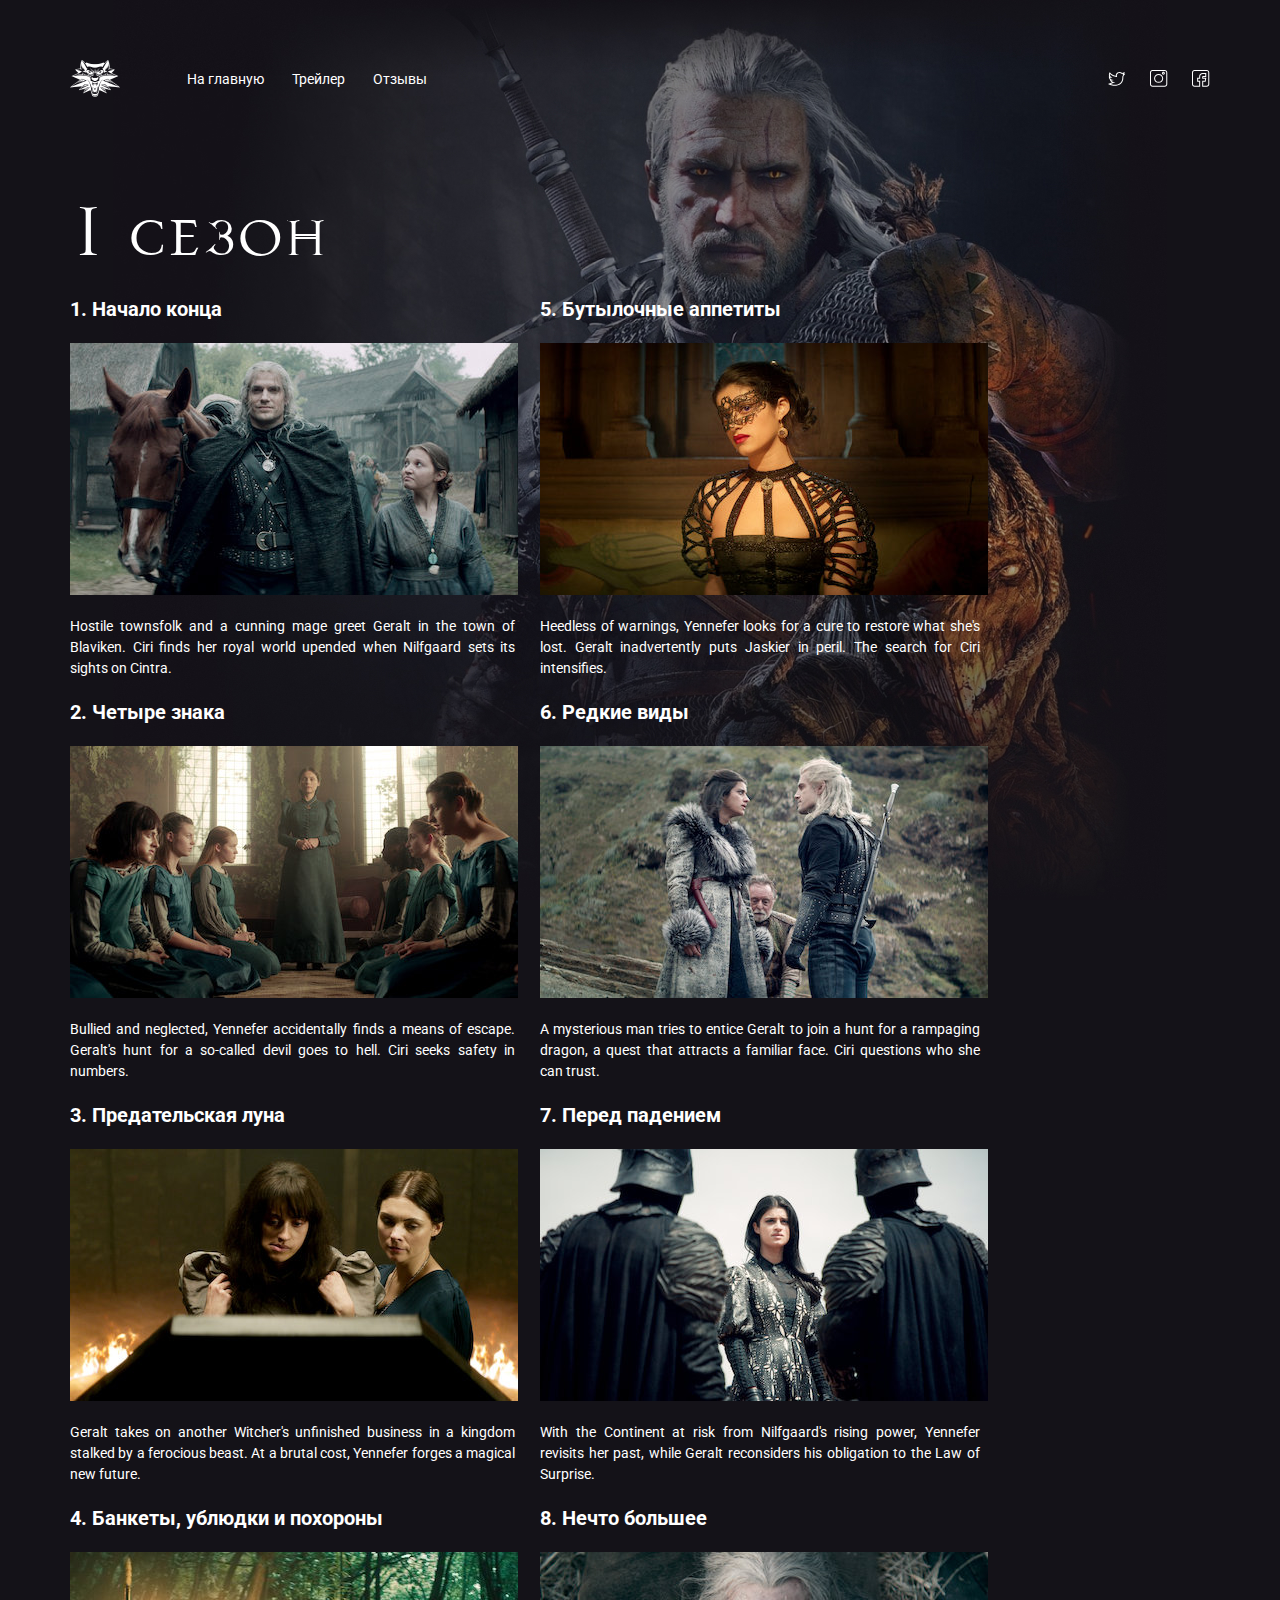
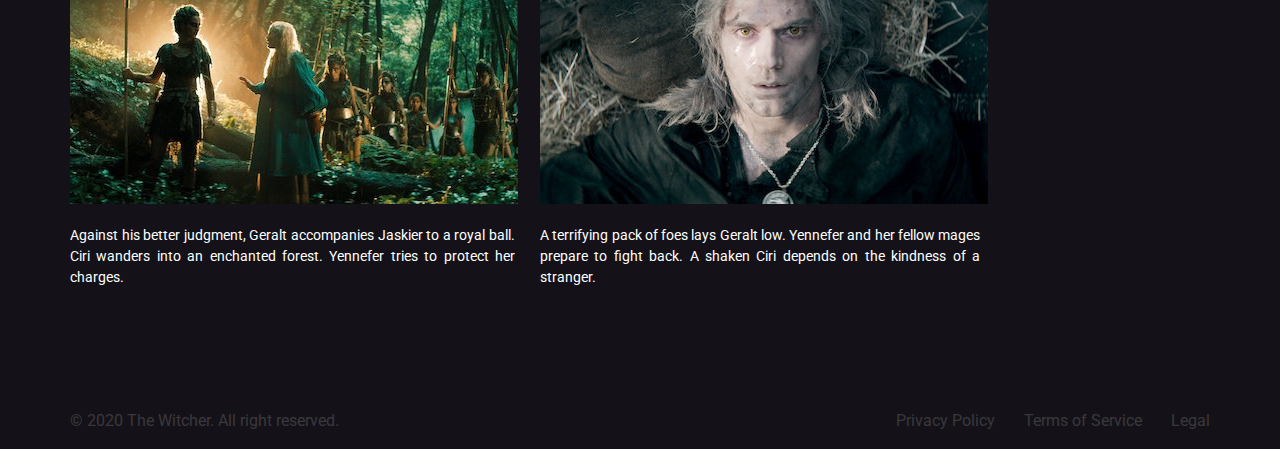
==== commit dc0b2b16: "Fix adaptive text size" ====
--- a/about.html
+++ b/about.html
@@ -42,58 +42,58 @@
     <div class="main-content">
       <div class="series-content">
         <span class="season-title animated fadeInRight">1 сезон<br/></span>
-              <!-- левая колонка -->
-              <div class="left-col">
-                <p>
-                  <p class="series-description1 animated fadeInRight">
-                    <span class="series-header"><br/>1. Начало конца<br/></span>
-                    <br/><img src="img/series/series1.jpg" alt="series1" class="series-scr"><br/>
-                    <br/>Hostile townsfolk and a cunning mage greet Geralt in the town of Blaviken. Ciri finds her royal world upended when Nilfgaard sets its sights on Cintra. <br/>
-                  </p>
-                  <p class="series-description2 animated fadeInRight">
-                    <span class="series-header"><br/>2. Четыре знака<br/></span>
-                    <br/><img src="img/series/series2.jpg" alt="series2" class="series-scr"><br/>
-                    <br/>Bullied and neglected, Yennefer accidentally finds a means of escape. Geralt's hunt for a so-called devil goes to hell. Ciri seeks safety in numbers.<br/>
-                  </p>
-                  <p class="series-description3 animated fadeInRight">
-                    <span class="series-header"><br/>3. Предательская луна<br/></span>
-                    <br/><img src="img/series/series3.jpg" alt="series3" class="series-scr"><br/>
-                    <br/>Geralt takes on another Witcher's unfinished business in a kingdom stalked by a ferocious beast. At a brutal cost, Yennefer forges a magical new future.<br/>
-                  </p>
-                  <p class="series-description4 animated fadeInRight">
-                    <span class="series-header"><br/>4. Банкеты, ублюдки и похороны<br/></span>
-                    <br/><img src="img/series/series4.jpg" alt="series4" class="series-scr"><br/>
-                    <br/>Against his better judgment, Geralt accompanies Jaskier to a royal ball. Ciri wanders into an enchanted forest. Yennefer tries to protect her charges.<br/>
-                  </p>
-                </p>
-              </div>
-              <!-- правая колонка -->
-              <div class="right-col">
-                  <p>
-                    <p class="series-description5 animated fadeInRight">
-                      <span class="series-header"><br/>5. Бутылочные аппетиты<br/></span>
-                      <br/><img src="img/series/series5.jpg" alt="series5" class="series-scr"><br/>
-                      <br/>Heedless of warnings, Yennefer looks for a cure to restore what she's lost. Geralt inadvertently puts Jaskier in peril. The search for Ciri intensifies.<br/>
-                    </p>
-                    <p class="series-description6 animated fadeInRight">
-                      <span class="series-header"><br/>6. Редкие виды<br/></span>
-                      <br/><img src="img/series/series6.jpg" alt="series6" class="series-scr"><br/>
-                      <br/>A mysterious man tries to entice Geralt to join a hunt for a rampaging dragon, a quest that attracts a familiar face. Ciri questions who she can trust.<br/>
-                    </p>
-                    <p class="series-description7 animated fadeInRight">
-                      <span class="series-header"><br/>7. Перед падением<br/></span>
-                      <br/><img src="img/series/series7.jpg" alt="series7" class="series-scr"><br/>
-                      <br/>With the Continent at risk from Nilfgaard's rising power, Yennefer revisits her past, while Geralt reconsiders his obligation to the Law of Surprise.<br/>
-                    </p>
-                    <p class="series-description8 animated fadeInRight">
-                      <span class="series-header"><br/>8. Нечто большее<br/></span>
-                      <br/><img src="img/series/series8.jpg" alt="series8" class="series-scr"><br/>
-                      <br/>A terrifying pack of foes lays Geralt low. Yennefer and her fellow mages prepare to fight back. A shaken Ciri depends on the kindness of a stranger.<br/>
-                    </p>
-                  </p>
-              </div>
-              <!-- отмена float -->
-              <div class="clearfix"></div>
+        <!-- левая колонка -->
+        <div class="left-col">
+          <p>
+            <p class="series-description1 animated fadeInRight">
+              <span class="series-header"><br/>1. Начало конца<br/></span>
+              <br/><img src="img/series/series1.jpg" alt="series1" class="series-scr"><br/>
+              <br/>Hostile townsfolk and a cunning mage greet Geralt in the town of Blaviken. Ciri finds her royal world upended when Nilfgaard sets its sights on Cintra. <br/>
+            </p>
+            <p class="series-description2 animated fadeInRight">
+              <span class="series-header"><br/>2. Четыре знака<br/></span>
+              <br/><img src="img/series/series2.jpg" alt="series2" class="series-scr"><br/>
+              <br/>Bullied and neglected, Yennefer accidentally finds a means of escape. Geralt's hunt for a so-called devil goes to hell. Ciri seeks safety in numbers.<br/>
+            </p>
+            <p class="series-description3 animated fadeInRight">
+              <span class="series-header"><br/>3. Предательская луна<br/></span>
+              <br/><img src="img/series/series3.jpg" alt="series3" class="series-scr"><br/>
+              <br/>Geralt takes on another Witcher's unfinished business in a kingdom stalked by a ferocious beast. At a brutal cost, Yennefer forges a magical new future.<br/>
+            </p>
+            <p class="series-description4 animated fadeInRight">
+              <span class="series-header"><br/>4. Банкеты, ублюдки и похороны<br/></span>
+              <br/><img src="img/series/series4.jpg" alt="series4" class="series-scr"><br/>
+              <br/>Against his better judgment, Geralt accompanies Jaskier to a royal ball. Ciri wanders into an enchanted forest. Yennefer tries to protect her charges.<br/>
+            </p>
+          </p>
+        </div>
+        <!-- правая колонка -->
+        <div class="right-col">
+            <p>
+              <p class="series-description5 animated fadeInRight">
+                <span class="series-header"><br/>5. Бутылочные аппетиты<br/></span>
+                <br/><img src="img/series/series5.jpg" alt="series5" class="series-scr"><br/>
+                <br/>Heedless of warnings, Yennefer looks for a cure to restore what she's lost. Geralt inadvertently puts Jaskier in peril. The search for Ciri intensifies.<br/>
+              </p>
+              <p class="series-description6 animated fadeInRight">
+                <span class="series-header"><br/>6. Редкие виды<br/></span>
+                <br/><img src="img/series/series6.jpg" alt="series6" class="series-scr"><br/>
+                <br/>A mysterious man tries to entice Geralt to join a hunt for a rampaging dragon, a quest that attracts a familiar face. Ciri questions who she can trust.<br/>
+              </p>
+              <p class="series-description7 animated fadeInRight">
+                <span class="series-header"><br/>7. Перед падением<br/></span>
+                <br/><img src="img/series/series7.jpg" alt="series7" class="series-scr"><br/>
+                <br/>With the Continent at risk from Nilfgaard's rising power, Yennefer revisits her past, while Geralt reconsiders his obligation to the Law of Surprise.<br/>
+              </p>
+              <p class="series-description8 animated fadeInRight">
+                <span class="series-header"><br/>8. Нечто большее<br/></span>
+                <br/><img src="img/series/series8.jpg" alt="series8" class="series-scr"><br/>
+                <br/>A terrifying pack of foes lays Geralt low. Yennefer and her fellow mages prepare to fight back. A shaken Ciri depends on the kindness of a stranger.<br/>
+              </p>
+            </p>
+        </div>
+        <!-- отмена float -->
+        <div class="clearfix"></div>
       </div>
       <!-- /.content -->
     </div>
--- a/css/style.css
+++ b/css/style.css
@@ -19,7 +19,6 @@
   background-image: url('../img/background.jpg');
   background-repeat:  no-repeat;
   background-position:  top, right 20%;
-  /*background-attachment: fixed;*/
 }
 
 .container{
@@ -104,18 +103,16 @@
 .right-col
 {
     width: 50%;
-    min-width: 445px;
+    min-width: 350px;
     height: auto;
     box-sizing: border-box;
+    padding-right: 10px;
     float: left;
-}
-
-.left-col{
-    padding-right: 10px;
 }
 
 .right-col{
     padding-left: 10px;
+
 }
 
 .season-title{
@@ -534,7 +531,7 @@
 
 @media (max-width: 360px){
   .series-content{
-    max-width: 340px;
+    max-width: 300px;
   }
 
   .series-scr{
